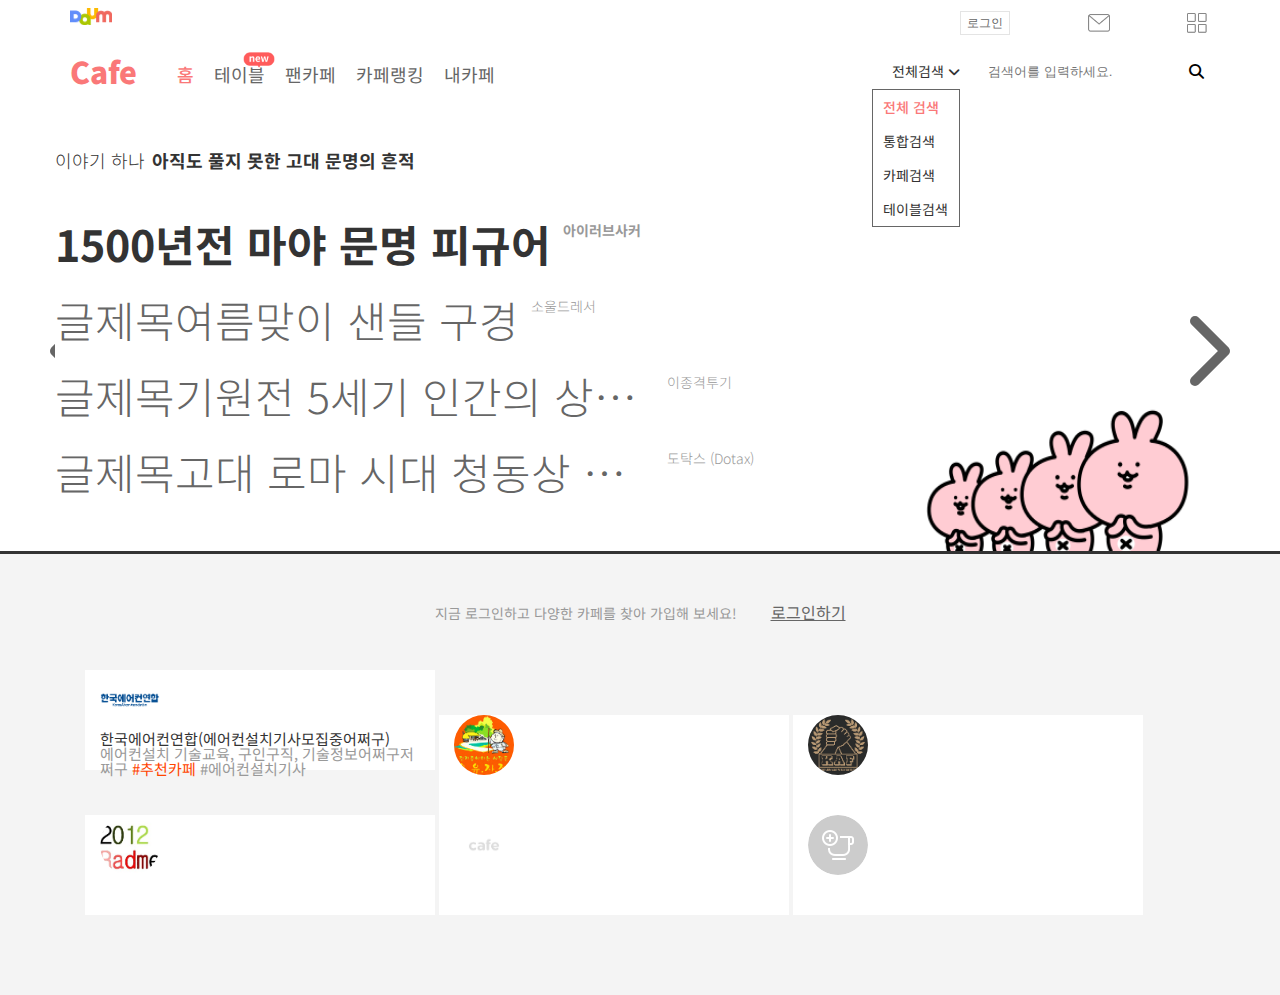
==== clone.html @ 6dd42d16 "slide 수정" ====
<!DOCTYPE html>
<html lang="ko">
    <head>
        <meta charset="UTF-8" />
        <meta name="viewport" content="width=device-width, initial-scale=1.0" />
        <title>Cafe Clone</title>
        <link
            rel="stylesheet"
            href="https://fonts.googleapis.com/css2?family=Material+Symbols+Outlined:opsz,wght,FILL,GRAD@48,400,0,0"
        />
        <link rel="stylesheet" href="css/clonestyle.css" />
        <script src="js/jquery-1.12.3.js"></script>
        <script src="js/script.js"></script>
        <style></style>
    </head>
    <body>
        <header>
            <div class="container nav-top">
                <div class="row justify-content-between">
                    <div class="small-logo"><a href="#"></a></div>
                    <div class="top-right-nav">
                        <button type="button" class="btn-login">로그인</button>
                        <a href="#" class="small-email d-inline-block"></a>
                        <div class="small-list d-inline-block">
                            <div class="small-navbox">
                                <div class="malpoongsun"></div>

                                <div class="small-in-navbox">
                                    <div class="small-top-icon">
                                        <div class="d-flex">
                                            <div class="col-3">
                                                <a href="#"
                                                    ><img
                                                        src="images/ic_cafe.png"
                                                        alt="cafe"
                                                /></a>
                                                <p class="text-center">
                                                    <a href="#">카페</a>
                                                </p>
                                            </div>
                                            <div class="col-3">
                                                <a href="#"
                                                    ><img
                                                        src="images/ic_news.png"
                                                        alt="news"
                                                /></a>
                                                <p class="text-center">
                                                    <a href="#">뉴스</a>
                                                </p>
                                            </div>
                                            <div class="col-3">
                                                <a href="#"
                                                    ><img
                                                        src="images/ic_map.png"
                                                        alt="map"
                                                /></a>
                                                <p class="text-center">
                                                    <a href="#">지도</a>
                                                </p>
                                            </div>
                                            <div class="col-3">
                                                <a href="#"
                                                    ><img
                                                        src="images/ic_shopping.png"
                                                        alt="shopping"
                                                /></a>
                                                <p class="text-center">
                                                    <a href="#">쇼핑</a>
                                                </p>
                                            </div>
                                        </div>
                                    </div>
                                    <!-- small top icon -->
                                    <ul class="small-top-list d-flex">
                                        <li>
                                            <a href="#">블로그</a>
                                            <a href="#">티스토리</a>
                                            <a href="#">카카오TV</a>
                                            <a href="#">브런치</a>
                                            <a href="#">게임</a>
                                        </li>
                                        <li>
                                            <a href="#">스포츠</a>
                                            <a href="#">연예</a>
                                            <a href="#">영화</a>
                                            <a href="#">웹툰</a>
                                            <a href="#">멜론</a>
                                        </li>
                                        <li>
                                            <a href="#">어학사전</a>
                                            <a href="#">번역</a>
                                            <a href="#">단어장</a>
                                            <a href="#">맞춤법검사</a>
                                            <a href="#">백과사전</a>
                                        </li>
                                        <li>
                                            <a href="#">금융</a>
                                            <a href="#">부동산</a>
                                            <a href="#">자동차</a>
                                            <a href="#">메이커스</a>
                                            <a href="#">같이가치</a>
                                        </li>
                                    </ul>
                                    <!-- 전체 보기 -->
                                    <div class="top-right-all text-center">
                                        <a href="#">전체보기</a>
                                    </div>
                                </div>
                            </div>
                        </div>
                    </div>
                </div>
            </div>
            <div class="gnb-bar container">
                    <a href="#" class="logo">Cafe</a>
                    <ul class="gnb">
                        <li><a href="#" class="active">홈</a></li>
                        <li class="table-icon"><a href="#">테이블</a></li>
                        <li><a href="#">팬카페</a></li>
                        <li><a href="#">카페랭킹</a></li>
                        <li><a href="#">내카페</a></li>
                    </ul>
                    <form name="search" id="search" class="search" method="get">
                        <div class="search-select">
                            <span>전체검색</span>
                            <i class="fa-solid fa-angle-down"></i>
                            <ul class="select-value">
                                <li class="active">전체 검색</li>
                                <li>통합검색</li>
                                <li>카페검색</li>
                                <li>테이블검색</li>
                            </ul>
                        </div>
                        <input
                            type="text"
                            class="search-form"
                            placeholder="검색어를 입력하세요."
                        />
                        <button class="search-btn"><i class="fa-solid fa-magnifying-glass"></i></button>
                    </form>
            </div>
        </header>
        <!-- header -->
        <section class="slider" id="main01">
            <div class="container">

                <!-- 루프 -->
            <div class="row flex-direction-column slide-row zindex">
            <h2><span>이야기 하나</span> 아직도 풀지 못한 고대 문명의 흔적</h2>
            <ul class="slider-list">
                <li class="active animate__fadeInUp">
                    <a href="#">
                        <span>1500년전 마야 문명 피규어</span>
                        <span class="sub">아이러브사커</span>
                    </a>
                </li>
                <li class="animate__fadeInUp">
                    <a href="#">
                        <span>글제목여름맞이 샌들 구경</span>
                        <span class="sub">소울드레서</span>
                    </a>
                </li>
                <li class="animate__fadeInUp">
                    <a href="#">
                        <span>글제목기원전 5세기 인간의 상상력 수준</span>
                        <span class="sub">이종격투기</span>
                    </a>
                </li>
                <li class="animate__fadeInUp">
                    <a href="#">
                        <span>글제목고대 로마 시대 청동상 발견 </span>
                        <span class="sub">도탁스 (Dotax)</span>
                    </a>
                </li>

            </ul>
        </div>
        <div class="row flex-direction-column slide-row">
            <h2><span>이야기 둘</span> 효도가 가장 쉬웠어요.jpg</h2>
            <ul class="slider-list">
                <li class="active animate__fadeInUp">
                    <a href="#">
                        <span>엄마들의 엽떡.jpg</span>
                        <span class="sub">* 여성시대 * 차분한 20대들의 알흠다운 공간</span>
                    </a>
                </li>
                <li class="animate__fadeInUp">
                    <a href="#">
                        <span>21세기의 효도.twt</span>
                        <span class="sub">쭉빵카페</span>
                    </a>
                </li>
                <li class="animate__fadeInUp">
                    <a href="#">
                        <span>의도치 않게 효자된 백수</span>
                        <span class="sub">도탁스 (DOTAX)</span>
                    </a>
                </li>
                <li class="animate__fadeInUp">
                    <a href="#">
                        <span>부모님 폰에 해드려야 하는 일</span>
                        <span class="sub">엽기 혹은 진실</span>
                    </a>
                </li>

            </ul>
        </div>
        <div class="row flex-direction-column slide-row">
            <h2><span>이야기 셋</span> 아무거나 안 가리고스 다 머거스</h2>
            <ul class="slider-list">
                <li class="active animate__fadeInUp">
                    <a href="#">
                        <span>1500년전 마야 문명 피규어</span>
                        <span class="sub">아이러브사커</span>
                    </a>
                </li>
                <li class="animate__fadeInUp">
                    <a href="#">
                        <span>글제목여름맞이 샌들 구경</span>
                        <span class="sub">소울드레서</span>
                    </a>
                </li>
                <li class="animate__fadeInUp">
                    <a href="#">
                        <span>글제목기원전 5세기 인간의 상상력 수준</span>
                        <span class="sub">이종격투기</span>
                    </a>
                </li>
                <li class="animate__fadeInUp">
                    <a href="#">
                        <span>글제목고대 로마 시대 청동상 발견 </span>
                        <span class="sub">도탁스 (Dotax)</span>
                    </a>
                </li>

            </ul>
        </div>
        <div class="row flex-direction-column slide-row">
            <h2><span>이야기 넷</span> 아직도 풀지 못한 고대 문명의 흔적</h2>
            <ul class="slider-list animate__fadeInUp">
                <li class="active">
                    <a href="#">
                        <span>1500년전 마야 문명 피규어</span>
                        <span class="sub">아이러브사커</span>
                    </a>
                </li>
                <li class="animate__fadeInUp">
                    <a href="#">
                        <span>글제목여름맞이 샌들 구경</span>
                        <span class="sub">소울드레서</span>
                    </a>
                </li>
                <li class="animate__fadeInUp">
                    <a href="#">
                        <span>글제목기원전 5세기 인간의 상상력 수준</span>
                        <span class="sub">이종격투기</span>
                    </a>
                </li>
                <li class="animate__fadeInUp">
                    <a href="#">
                        <span>글제목고대 로마 시대 청동상 발견 </span>
                        <span class="sub">도탁스 (Dotax)</span>
                    </a>
                </li>

            </ul>
        </div>
        <div class="row flex-direction-column slide-row">
            <h2><span>이야기 다섯</span> 아직도 풀지 못한 고대 문명의 흔적</h2>
            <ul class="slider-list">
                <li class="active animate__fadeInUp">
                    <a href="#">
                        <span>1500년전 마야 문명 피규어</span>
                        <span class="sub">아이러브사커</span>
                    </a>
                </li>
                <li class="animate__fadeInUp">
                    <a href="#">
                        <span>글제목여름맞이 샌들 구경</span>
                        <span class="sub">소울드레서</span>
                    </a>
                </li>
                <li class="animate__fadeInUp">
                    <a href="#">
                        <span>글제목기원전 5세기 인간의 상상력 수준</span>
                        <span class="sub">이종격투기</span>
                    </a>
                </li>
                <li class="animate__fadeInUp">
                    <a href="#">
                        <span>글제목고대 로마 시대 청동상 발견 </span>
                        <span class="sub">도탁스 (Dotax)</span>
                    </a>
                </li>

            </ul>
        </div>
        <div class="row flex-direction-column slide-row">
            <h2><span>이야기 여섯</span> 아직도 풀지 못한 고대 문명의 흔적</h2>
            <ul class="slider-list">
                <li class="active animate__fadeInUp">
                    <a href="#">
                        <span>1500년전 마야 문명 피규어</span>
                        <span class="sub">아이러브사커</span>
                    </a>
                </li>
                <li class="animate__fadeInUp">
                    <a href="#">
                        <span>글제목여름맞이 샌들 구경</span>
                        <span class="sub">소울드레서</span>
                    </a>
                </li>
                <li class="animate__fadeInUp">
                    <a href="#">
                        <span>글제목기원전 5세기 인간의 상상력 수준</span>
                        <span class="sub">이종격투기</span>
                    </a>
                </li>
                <li class="animate__fadeInUp">
                    <a href="#">
                        <span>글제목고대 로마 시대 청동상 발견 </span>
                        <span class="sub">도탁스 (Dotax)</span>
                    </a>
                </li>

            </ul>
        </div>
        <!-- 루프 -->

    </div>
        <a href="#" class="slide-btn slide-left"><i class="fa-solid fa-chevron-left"></i></a>
        <a href="#" class="slide-btn slide-right"><i class="fa-solid fa-chevron-right"></i></a>
        </section>

        <!-- 슬라이드 section -->



        <section class="best-cafe" id="main02">
            <div class="container">
            <div class="text-center">
                <p>지금 로그인하고 다양한 카페를 찾아 가입해 보세요!</p>
                <a href="#">로그인하기</a>
            </div>

            <div class="col-4 box">
                <a href="#">
                    <div class="first-box">
                        <img src="images/firstbox.png" alt="fst">
                        <div class="fir-inner-box">
                            <span class="headspan">한국에어컨연합(에어컨설치기사모집중어쩌구)</span>
                            <span class="midspan">에어컨설치 기술교육, 구인구직, 기술정보어쩌구저쩌구</span>
                            <span class="footerspan">#추천카페 </span><span class="footerspan2">#에어컨설치기사</span>
                        </div>
                    </div>
                </a>
            </div>
            <div class="col-4 box">
                <a href="#">
                    <div class="second-box">
                        <img src="images/secondbox.jpg" alt="sec">
                    </div>
                </a>
            </div>
            <div class="col-4 box">
                <a href="#">
                    <div class="third-box">
                        <img src="images/thirdbox.png" alt="trd">
                    </div>
                </a>
            </div>
            <div class="col-4 box">
                <a href="#">
                    <div class="fourth-box">
                        <img src="images/fourthbox.jpg" alt="4th">
                    </div>
                </a>
            </div>
            <div class="col-4 box">
                <a href="#">
                    <div class="fifth-box">
                        <img src="images/fifthbox.png" alt="5th">
                    </div>
                </a>
            </div>
            <div class="col-4 box">
                <a href="#">
                    <div class="sixth-box">
                        <img src="images/sixthbox.png" alt="6th">
                    </div>
                </a>
            </div>
        </div>
        </section>
    </body>
</html>
---- css/clonestyle.css ----
@import url('https://fonts.googleapis.com/css2?family=Noto+Sans+KR:wght@100;300;400;500;700;900&display=swap');
@import url('https://cdnjs.cloudflare.com/ajax/libs/font-awesome/6.4.2/css/all.min.css');
@import url(reset.css);
@import url(bootstrap-grid.css);
@import url(animate.min.css);
*{box-sizing: border-box;}
body{
    font-family: 'Noto Sans KR', sans-serif;
    color: #333;
    font-size: 16px;
}
.text-center{
    text-align: center;
}
.d-flex{
    display: flex;
}
.flex-wrap-wrap{
    flex-wrap: wrap;
}
.flex-direction-column{
    flex-direction: column;
}
.flex-direction-row{
    flex-direction: row;
}
.justify-content-between{
    justify-content: space-between;
}
.align-items-center{
    align-items: center;
}
.d-block{
    display: block;
}
.d-inline-block{
    display: inline-block;
}

/* header */
header{
    padding-top: 8px;
}
.small-logo>a{
    display: inline-block;
    width: 42px;
    height: 17px;
    background: url(../images/minidaum_v5.png) no-repeat left top;
    background-size: 290%;
}
.btn-login{
    width: 50px;
    height: 24px;
    border: 1px solid #e4e4e4;
    font-size: 12px;
    line-height: 12px;
    color: #666;
    background: #fff;
    cursor: pointer;
    outline: none;
}
.top-right-nav{
    width: 250px;
    height: 30px;
    display: flex;
    justify-content: space-between;
    align-items: center;
}
.small-email{
    width: 24px;
    height: 25px;
    background: url(../images/minidaum_v5.png) no-repeat left -23px;
    background-size: 545%;
}
.small-list{
    width: 24px;
    height: 26px;
    background: url(../images/minidaum_v5.png) no-repeat -35px -22px;
    background-size: 545%;
    position: relative;
    cursor: pointer;
}
.small-navbox{
    position: absolute;
    top: 28px;
    right: 0;
    display: none;
    z-index: 100;
}
.malpoongsun{
    position: absolute;
    top: 0;
    right: 2px;
    width: 25px;
    height: 25px;
    z-index: 2;
    background: url(../images/minidaum_v5.png) no-repeat -70px -95px;
    background-size: 600%;
}
.small-in-navbox{
    border: 1px solid #cdcdcd;
    background-color: #fff;
    margin-top: 16px;
}
.small-top-icon{
    padding: 18px 20px;
    border-bottom: 1px solid #e4e4e4;
}
.small-top-icon .col-3{
    padding-left: 20px;
    padding-right: 20px;
}
.small-top-icon img{
    width: 36px;
    height: 36px;
}
.small-top-icon p{
    margin-top: 10px;
    font-size: 14px;
}
.small-top-icon a{
    font-weight: 500;
    text-decoration: none;
}
.small-top-icon a:hover{
    text-decoration: underline;
}

.small-top-list{
    padding: 20px 38px;
    font-size: 12px;
}
.small-top-list li{
    width: 25%;
    border-right: 1px solid #e4e4e4;
}
.small-top-list li:last-child{
    border: none;
}
.small-top-list a{
    display: block;
    text-decoration: none;
    line-height: 25px;
    padding-left: 10px;
    font-weight: 300;
}
.small-top-list a:hover{
    text-decoration: underline;
}
.top-right-all{
    padding: 15px;
    background-color: #f2f2f2;
    border-top: 1px solid #e4e4e4;
    font-size: 13px;
}
.top-right-all a{
    text-decoration: none;
}
.top-right-all a:hover{
    text-decoration: underline;
}
.gnb-bar{
    margin-top: 18px;
}
.gnb-bar::after{
    content: "";
    display: table;
    clear: both;
}
.logo, .gnb{
    float: left;
}
.logo{
    margin-left: -15px;
    font-size: 30px;
    text-decoration: none;
    color: rgb(250, 120, 120);
    font-weight: 900;
}
.gnb{
    margin: 0;
    padding: 0;
    list-style-type: none;
    margin-left: 40px;
    display: flex;
    height: 35px;
    align-items: center;
}
.gnb a{
    color: #666;
    text-decoration: none;
    font-size: 18px;
    margin-right: 20px;
}
.gnb a:hover, .gnb a.active{
    color: rgb(250, 120, 120);
    font-weight: 500;
}
.table-icon{
    position: relative;
}
.table-icon::after{
    content: "";
    width: 32px;
    height: 16px;
    position: absolute;
    background: url(../images/ico_gnb_table.gif) no-repeat;
    background-size: 32px 16px;
    bottom: 15px;
    right: 10px;
}
#search{
    float: right;
}
.search{
    display: flex;
    align-items: center;
    height: 30px;
    margin-right: -15px;
}
.search-select{
    margin-right: 20px;
    position: relative;
    font-size: 14px;
    cursor: pointer;
}
.select-value{
    position: absolute;
    border: 1px solid #666;
    width: 130%;
    top: 25px;
    right: 0;
    background: #fff;
    z-index: 99;
}
.select-value li{
    padding: 10px;
    cursor: pointer;
    font-size: 14px;
}
.select-value li:hover{
    background-color: rgb(252, 235, 235);
    text-decoration: underline;
    font-weight: 500;
}
.select-value li.active{
    color: rgb(250, 120, 120);
    font-weight: 500;
}
input.search-form{
    border: none;
    padding: 8px;
    border-radius: 5px;
}
input.search-form:focus{
    border: 2px solid #333;
}
.search-btn{
    border: none;
    outline: none;
    background: transparent;
    font-size: 15px;
    margin-left: 10px;
    cursor: pointer;
    text-align: right;
}

/* section main01 */
.slider{
    position: relative;
}
.slider .container{
    padding-top: 70px;
    padding-bottom: 80px;
    background: url(../images/rabbit.png) no-repeat right bottom;
    background-size: 300px 150px;
    position: relative;
    height: 460px;
}
.slider h2{
    font-size: 18px;
    font-weight: 700;
}
.slider h2>span{
    font-weight: 300;
    margin-right: 2px;
}
.slide-row{
    top: 60px;
    left: 0px;
    position: absolute;
    background: #fff;
}
.slider-list{
    margin-top: 30px;
}
.zindex{
    z-index: 2;
}
.slider-list a{
    text-decoration: none;
    font-size: 43px;
    line-height: 63px;
    color: #666;
    font-weight: 300;
}
.slider-list a span:first-child{
    display: inline-block;
    max-width: 600px;
    white-space: nowrap;
    overflow: hidden;
    text-overflow: ellipsis;
    vertical-align: text-top;
}
.slider-list .sub{
    font-size: 14px;
    color: #999;
    display: inline-block;
    width: 100px;
    white-space: nowrap;
    overflow: hidden;
    text-overflow: ellipsis;
}
.slider-list a:hover,
.slider-list li.active a{
    font-weight: 700;
    color: #333;
}
.slide-btn{
    position: absolute;
    top: 220px;
}
.slide-btn.slide-left{
    left: 50px;
}
.slide-btn.slide-right{
    right: 50px;
}
.slide-btn i{
    font-size: 80px;
    color: #666;
}

/* section main02 */
.best-cafe{
    border-top: 3px solid #333;
    background: #f4f4f4;
    padding-top: 50px;
    padding-bottom: 80px;
    display: flex;
}
.text-center p{
    padding-bottom: 50px;
    color: #999;
    font-size: 14px;
    display: inline-block;
}
.text-center a{
    display: inline-block;
    color: #666;
    margin-left: 30px;
}
.box{
    width: 350px;
    height: 100px;
    background-color: #fff;
    display: inline-block;
}
.box a{
    font-size: 15px;
    text-decoration: none;
}
.first-inner-box{
    height: 80px;
}
.box a .headspan{
    display: block;
    color: #333;
}
.box a .midspan{
    color: #999;
}
.box a .footerspan{
    color: orangered;
}
.box a .footerspan2{
    color: #999;
}
.box img{
    width: 60px;
    height: 60px;
    border-radius: 50%;
    background-color: #fff
}








@media (max-width: 768px) {
    .text-sm-center{
        text-align: center;
    }
    .d-sm-flex{
        display: flex;
    }
    .flex-sm-wrap-wrap{
        flex-wrap: wrap;
    }
    .flex-sm-direction-column{
        flex-direction: column;
    }
    .flex-sm-direction-row{
        flex-direction: row;
    }
    .justify-sm-content-between{
        justify-content: space-between;
    }
    .align-sm-items-center{
        align-items: center;
    }
    .d-sm-block{
        display: block;
    }
    .d-sm-inline-block{
        display: inline-block;
    }
  }
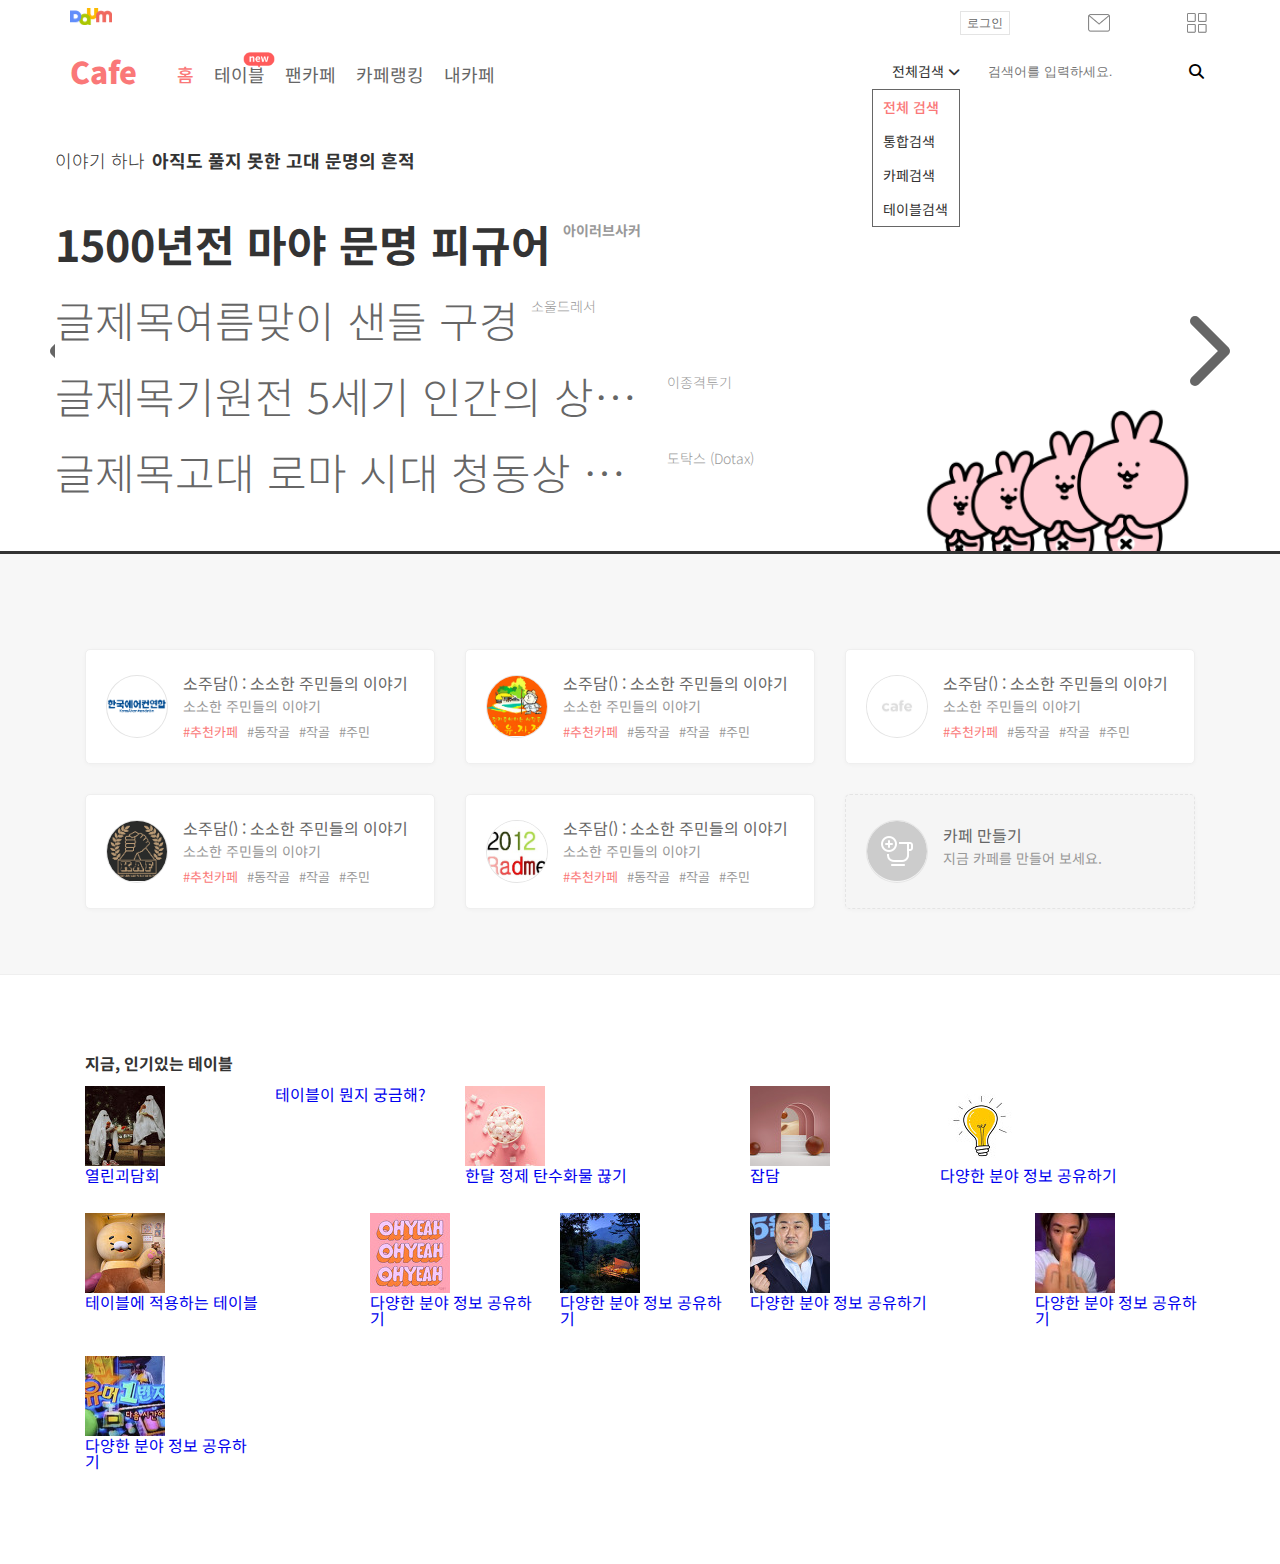
==== commit 06879c74: "working section main04" ====
--- a/clone.html
+++ b/clone.html
@@ -8,7 +8,7 @@
             rel="stylesheet"
             href="https://fonts.googleapis.com/css2?family=Material+Symbols+Outlined:opsz,wght,FILL,GRAD@48,400,0,0"
         />
-        <link rel="stylesheet" href="css/clonestyle.css" />
+        <link rel="stylesheet" href="css/style.css" />
         <script src="js/jquery-1.12.3.js"></script>
         <script src="js/script.js"></script>
         <style></style>
@@ -338,59 +338,265 @@
 
         <section class="best-cafe" id="main02">
             <div class="container">
-            <div class="text-center">
-                <p>지금 로그인하고 다양한 카페를 찾아 가입해 보세요!</p>
-                <a href="#">로그인하기</a>
+                <div class="row">
+                    <div class="col-md-4 my-15">
+                        <a href="#" target="_blank" class="best-cafe-link">
+                            <div class="best-cafe-box">
+                                <div class="thumb-img">
+                                    <img src="images/best-cafe-box-01.png" alt="img">
+                                </div>
+                                <div class="best-cafe-info">
+                                    <h3>소주담() : 소소한 주민들의 이야기</h3>
+                                    <p>소소한 주민들의 이야기</p>
+                                    <div class="tag">
+                                        <span>추천카페</span>
+                                        <span>동작골</span>
+                                        <span>작골</span>
+                                        <span>주민</span>
+                                    </div>
+                                </div>
+                            </div>
+                        </a>
+                    </div>
+                    
+                    <div class="col-md-4 my-15">
+                        <a href="#" target="_blank" class="best-cafe-link">
+                            <div class="best-cafe-box">
+                                <div class="thumb-img">
+                                    <img src="images/best-cafe-box-02.jpg" alt="img">
+                                </div>
+                                <div class="best-cafe-info">
+                                    <h3>소주담() : 소소한 주민들의 이야기</h3>
+                                    <p>소소한 주민들의 이야기</p>
+                                    <div class="tag">
+                                        <span>추천카페</span>
+                                        <span>동작골</span>
+                                        <span>작골</span>
+                                        <span>주민</span>
+                                    </div>
+                                </div>
+                            </div>
+                        </a>
+                    </div>
+                    
+                    <div class="col-md-4 my-15">
+                        <a href="#" target="_blank" class="best-cafe-link">
+                            <div class="best-cafe-box">
+                                <div class="thumb-img">
+                                    <img src="images/best-cafe-box-03.png" alt="img">
+                                </div>
+                                <div class="best-cafe-info">
+                                    <h3>소주담() : 소소한 주민들의 이야기</h3>
+                                    <p>소소한 주민들의 이야기</p>
+                                    <div class="tag">
+                                        <span>추천카페</span>
+                                        <span>동작골</span>
+                                        <span>작골</span>
+                                        <span>주민</span>
+                                    </div>
+                                </div>
+                            </div>
+                        </a>
+                    </div>
+                    
+                    <div class="col-md-4 my-15">
+                        <a href="#" target="_blank" class="best-cafe-link">
+                            <div class="best-cafe-box">
+                                <div class="thumb-img">
+                                    <img src="images/best-cafe-box-04.png" alt="img">
+                                </div>
+                                <div class="best-cafe-info">
+                                    <h3>소주담() : 소소한 주민들의 이야기</h3>
+                                    <p>소소한 주민들의 이야기</p>
+                                    <div class="tag">
+                                        <span>추천카페</span>
+                                        <span>동작골</span>
+                                        <span>작골</span>
+                                        <span>주민</span>
+                                    </div>
+                                </div>
+                            </div>
+                        </a>
+                    </div>
+                    
+                    <div class="col-md-4 my-15">
+                        <a href="#" target="_blank" class="best-cafe-link">
+                            <div class="best-cafe-box">
+                                <div class="thumb-img">
+                                    <img src="images/best-cafe-box-05.jpg" alt="img">
+                                </div>
+                                <div class="best-cafe-info">
+                                    <h3>소주담() : 소소한 주민들의 이야기</h3>
+                                    <p>소소한 주민들의 이야기</p>
+                                    <div class="tag">
+                                        <span>추천카페</span>
+                                        <span>동작골</span>
+                                        <span>작골</span>
+                                        <span>주민</span>
+                                    </div>
+                                </div>
+                            </div>
+                        </a>
+                    </div>
+                    
+                    <div class="col-md-4 my-15">
+                        <a href="#" target="_blank" class="best-cafe-add">
+                            <div class="best-cafe-box">
+                                <div class="thumb-img">
+                                    <img src="images/best-cafe-box-06.png" alt="img">
+                                </div>
+                                <div class="best-cafe-info">
+                                    <h3>카페 만들기</h3>
+                                    <p>지금 카페를 만들어 보세요.</p>
+                                </div>
+                            </div>
+                        </a>
+                    </div>
+                </div>
             </div>
-
-            <div class="col-4 box">
-                <a href="#">
-                    <div class="first-box">
-                        <img src="images/firstbox.png" alt="fst">
-                        <div class="fir-inner-box">
-                            <span class="headspan">한국에어컨연합(에어컨설치기사모집중어쩌구)</span>
-                            <span class="midspan">에어컨설치 기술교육, 구인구직, 기술정보어쩌구저쩌구</span>
-                            <span class="footerspan">#추천카페 </span><span class="footerspan2">#에어컨설치기사</span>
-                        </div>
-                    </div>
-                </a>
+            
+        </section>
+
+
+        <section class="best-table container" id="main03">
+            <h1>지금, 인기있는 테이블</h1>
+            <div class="row">
+
+                <div class="col-2 my-15 table-box">
+                    <a href="#" target="_blank" class="best-table-link">
+                        <div class="best-table-box">
+                            <div class="table-thumb-img">
+                                <img src="images/table1.jpg" alt="img">
+                            </div>
+                            <div class="best-table-info">
+                                <p>열린괴담회</p>
+                            </div>
+                        </div>
+                    </a>
+                </div>
+                <div class="col-2 my-15 table-box">
+                    <a href="#" target="_blank" class="best-table-link">
+                        <div class="best-table-box">
+                            <div class="best-table-info">
+                                <p>테이블이 뭔지 궁금해?</p>
+                            </div>
+                        </div>
+                    </a>
+                </div>
+                <div class="col-3 my-15 table-box">
+                    <a href="#" target="_blank" class="best-table-link">
+                        <div class="best-table-box">
+                            <div class="table-thumb-img">
+                                <img src="images/table2.jpg" alt="img">
+                            </div>
+                            <div class="best-table-info">
+                                <p>한달 정제 탄수화물 끊기</p>
+                            </div>
+                        </div>
+                    </a>
+                </div>
+                <div class="col-2 my-15 table-box">
+                    <a href="#" target="_blank" class="best-table-link">
+                        <div class="best-table-box">
+                            <div class="table-thumb-img">
+                                <img src="images/table3.jpg" alt="img">
+                            </div>
+                            <div class="best-table-info">
+                                <p>잡담</p>
+                            </div>
+                        </div>
+                    </a>
+                </div>
+                <div class="col-3 my-15 table-box">
+                    <a href="#" target="_blank" class="best-table-link">
+                        <div class="best-table-box">
+                            <div class="table-thumb-img">
+                                <img src="images/table4.jpg" alt="img">
+                            </div>
+                            <div class="best-table-info">
+                                <p>다양한 분야 정보 공유하기</p>
+                            </div>
+                        </div>
+                    </a>
+                </div>
+
+
+                <div class="col-3 my-15 table-box">
+                    <a href="#" target="_blank" class="best-table-link">
+                        <div class="best-table-box">
+                            <div class="table-thumb-img">
+                                <img src="images/table5.jpg" alt="img">
+                            </div>
+                            <div class="best-table-info">
+                                <p>테이블에 적용하는 테이블</p>
+                            </div>
+                        </div>
+                    </a>
+                </div>
+                <div class="col-2 my-15 table-box">
+                    <a href="#" target="_blank" class="best-table-link">
+                        <div class="best-table-box">
+                            <div class="table-thumb-img">
+                                <img src="images/table6.jpg" alt="img">
+                            </div>
+                            <div class="best-table-info">
+                                <p>다양한 분야 정보 공유하기</p>
+                            </div>
+                        </div>
+                    </a>
+                </div>
+                <div class="col-2 my-15 table-box">
+                    <a href="#" target="_blank" class="best-table-link">
+                        <div class="best-table-box">
+                            <div class="table-thumb-img">
+                                <img src="images/table7.jpg" alt="img">
+                            </div>
+                            <div class="best-table-info">
+                                <p>다양한 분야 정보 공유하기</p>
+                            </div>
+                        </div>
+                    </a>
+                </div>
+                <div class="col-3 my-15 table-box">
+                    <a href="#" target="_blank" class="best-table-link">
+                        <div class="best-table-box">
+                            <div class="table-thumb-img">
+                                <img src="images/table8.jpg" alt="img">
+                            </div>
+                            <div class="best-table-info">
+                                <p>다양한 분야 정보 공유하기</p>
+                            </div>
+                        </div>
+                    </a>
+                </div>
+                <div class="col-2 my-15 table-box">
+                    <a href="#" target="_blank" class="best-table-link">
+                        <div class="best-table-box">
+                            <div class="table-thumb-img">
+                                <img src="images/table9.jpg" alt="img">
+                            </div>
+                            <div class="best-table-info">
+                                <p>다양한 분야 정보 공유하기</p>
+                            </div>
+                        </div>
+                    </a>
+                </div>
+
+
+                <div class="col-2 my-15 table-box">
+                    <a href="#" target="_blank" class="best-table-link">
+                        <div class="best-table-box">
+                            <div class="table-thumb-img">
+                                <img src="images/table10.jpg" alt="img">
+                            </div>
+                            <div class="best-table-info">
+                                <p>다양한 분야 정보 공유하기</p>
+                            </div>
+                        </div>
+                    </a>
+                </div>
+                
             </div>
-            <div class="col-4 box">
-                <a href="#">
-                    <div class="second-box">
-                        <img src="images/secondbox.jpg" alt="sec">
-                    </div>
-                </a>
-            </div>
-            <div class="col-4 box">
-                <a href="#">
-                    <div class="third-box">
-                        <img src="images/thirdbox.png" alt="trd">
-                    </div>
-                </a>
-            </div>
-            <div class="col-4 box">
-                <a href="#">
-                    <div class="fourth-box">
-                        <img src="images/fourthbox.jpg" alt="4th">
-                    </div>
-                </a>
-            </div>
-            <div class="col-4 box">
-                <a href="#">
-                    <div class="fifth-box">
-                        <img src="images/fifthbox.png" alt="5th">
-                    </div>
-                </a>
-            </div>
-            <div class="col-4 box">
-                <a href="#">
-                    <div class="sixth-box">
-                        <img src="images/sixthbox.png" alt="6th">
-                    </div>
-                </a>
-            </div>
-        </div>
         </section>
     </body>
 </html>
--- a/css/style.css
+++ b/css/style.css
@@ -0,0 +1,556 @@
+@import url('https://fonts.googleapis.com/css2?family=Noto+Sans+KR:wght@100;300;400;500;700;900&display=swap');
+@import url('https://cdnjs.cloudflare.com/ajax/libs/font-awesome/6.4.2/css/all.min.css');
+@import url(reset.css);
+@import url(bootstrap-grid.css);
+@import url(animate.min.css);
+*{box-sizing: border-box;}
+body{
+    font-family: 'Noto Sans KR', sans-serif;
+    color: #333;
+    font-size: 16px;
+}
+a, a:link{
+    text-decoration: none;
+}
+.text-center{
+    text-align: center;
+}
+.d-flex{
+    display: flex;
+}
+.flex-wrap-wrap{
+    flex-wrap: wrap;
+}
+.flex-direction-column{
+    flex-direction: column;
+}
+.flex-direction-row{
+    flex-direction: row;
+}
+.justify-content-between{
+    justify-content: space-between;
+}
+.align-items-center{
+    align-items: center;
+}
+.d-block{
+    display: block;
+}
+.d-inline-block{
+    display: inline-block;
+}
+.my-15{
+    margin-top: 15px;
+    margin-bottom: 15px;
+}
+.col-2, .col-3, .col-4{
+    padding-right: 0;
+}
+
+/* header */
+header{
+    padding-top: 8px;
+}
+.small-logo>a{
+    display: inline-block;
+    width: 42px;
+    height: 17px;
+    background: url(../images/minidaum_v5.png) no-repeat left top;
+    background-size: 290%;
+}
+.btn-login{
+    width: 50px;
+    height: 24px;
+    border: 1px solid #e4e4e4;
+    font-size: 12px;
+    line-height: 12px;
+    color: #666;
+    background: #fff;
+    cursor: pointer;
+    outline: none;
+}
+.top-right-nav{
+    width: 250px;
+    height: 30px;
+    display: flex;
+    justify-content: space-between;
+    align-items: center;
+}
+.small-email{
+    width: 24px;
+    height: 25px;
+    background: url(../images/minidaum_v5.png) no-repeat left -23px;
+    background-size: 545%;
+}
+.small-list{
+    width: 24px;
+    height: 26px;
+    background: url(../images/minidaum_v5.png) no-repeat -35px -22px;
+    background-size: 545%;
+    position: relative;
+    cursor: pointer;
+}
+.small-navbox{
+    position: absolute;
+    top: 28px;
+    right: 0;
+    display: none;
+    z-index: 100;
+}
+.malpoongsun{
+    position: absolute;
+    top: 0;
+    right: 2px;
+    width: 25px;
+    height: 25px;
+    z-index: 2;
+    background: url(../images/minidaum_v5.png) no-repeat -70px -95px;
+    background-size: 600%;
+}
+.small-in-navbox{
+    border: 1px solid #cdcdcd;
+    background-color: #fff;
+    margin-top: 16px;
+}
+.small-top-icon{
+    padding: 18px 20px;
+    border-bottom: 1px solid #e4e4e4;
+}
+.small-top-icon .col-3{
+    padding-left: 20px;
+    padding-right: 20px;
+}
+.small-top-icon img{
+    width: 36px;
+    height: 36px;
+}
+.small-top-icon p{
+    margin-top: 10px;
+    font-size: 14px;
+}
+.small-top-icon a{
+    font-weight: 500;
+    text-decoration: none;
+}
+.small-top-icon a:hover{
+    text-decoration: underline;
+}
+
+.small-top-list{
+    padding: 20px 38px;
+    font-size: 12px;
+}
+.small-top-list li{
+    width: 25%;
+    border-right: 1px solid #e4e4e4;
+}
+.small-top-list li:last-child{
+    border: none;
+}
+.small-top-list a{
+    display: block;
+    text-decoration: none;
+    line-height: 25px;
+    padding-left: 10px;
+    font-weight: 300;
+}
+.small-top-list a:hover{
+    text-decoration: underline;
+}
+.top-right-all{
+    padding: 15px;
+    background-color: #f2f2f2;
+    border-top: 1px solid #e4e4e4;
+    font-size: 13px;
+}
+.top-right-all a{
+    text-decoration: none;
+}
+.top-right-all a:hover{
+    text-decoration: underline;
+}
+.gnb-bar{
+    margin-top: 18px;
+}
+.gnb-bar::after{
+    content: "";
+    display: table;
+    clear: both;
+}
+.logo, .gnb{
+    float: left;
+}
+.logo{
+    margin-left: -15px;
+    font-size: 30px;
+    text-decoration: none;
+    color: rgb(250, 120, 120);
+    font-weight: 900;
+}
+.gnb{
+    margin: 0;
+    padding: 0;
+    list-style-type: none;
+    margin-left: 40px;
+    display: flex;
+    height: 35px;
+    align-items: center;
+}
+.gnb a{
+    color: #666;
+    text-decoration: none;
+    font-size: 18px;
+    margin-right: 20px;
+}
+.gnb a:hover, .gnb a.active{
+    color: rgb(250, 120, 120);
+    font-weight: 500;
+}
+.table-icon{
+    position: relative;
+}
+.table-icon::after{
+    content: "";
+    width: 32px;
+    height: 16px;
+    position: absolute;
+    background: url(../images/ico_gnb_table.gif) no-repeat;
+    background-size: 32px 16px;
+    bottom: 15px;
+    right: 10px;
+}
+#search{
+    float: right;
+}
+.search{
+    display: flex;
+    align-items: center;
+    height: 30px;
+    margin-right: -15px;
+}
+.search-select{
+    margin-right: 20px;
+    position: relative;
+    font-size: 14px;
+    cursor: pointer;
+}
+.select-value{
+    position: absolute;
+    border: 1px solid #666;
+    width: 130%;
+    top: 25px;
+    right: 0;
+    background: #fff;
+    z-index: 99;
+}
+.select-value li{
+    padding: 10px;
+    cursor: pointer;
+    font-size: 14px;
+}
+.select-value li:hover{
+    background-color: rgb(252, 235, 235);
+    text-decoration: underline;
+    font-weight: 500;
+}
+.select-value li.active{
+    color: rgb(250, 120, 120);
+    font-weight: 500;
+}
+input.search-form{
+    border: none;
+    padding: 8px;
+    border-radius: 5px;
+}
+input.search-form:focus{
+    border: 2px solid #333;
+}
+.search-btn{
+    border: none;
+    outline: none;
+    background: transparent;
+    font-size: 15px;
+    margin-left: 10px;
+    cursor: pointer;
+    text-align: right;
+}
+
+/* section main01 */
+.slider{
+    position: relative;
+}
+.slider .container{
+    padding-top: 70px;
+    padding-bottom: 80px;
+    background: url(../images/rabbit.png) no-repeat right bottom;
+    background-size: 300px 150px;
+    position: relative;
+    height: 460px;
+}
+.slider h2{
+    font-size: 18px;
+    font-weight: 700;
+}
+.slider h2>span{
+    font-weight: 300;
+    margin-right: 2px;
+}
+.slide-row{
+    top: 60px;
+    left: 0px;
+    position: absolute;
+    background: #fff;
+}
+.slider-list{
+    margin-top: 30px;
+}
+.zindex{
+    z-index: 2;
+}
+.slider-list a{
+    text-decoration: none;
+    font-size: 43px;
+    line-height: 63px;
+    color: #666;
+    font-weight: 300;
+}
+.slider-list a span:first-child{
+    display: inline-block;
+    max-width: 600px;
+    white-space: nowrap;
+    overflow: hidden;
+    text-overflow: ellipsis;
+    vertical-align: text-top;
+}
+.slider-list .sub{
+    font-size: 14px;
+    color: #999;
+    display: inline-block;
+    width: 100px;
+    white-space: nowrap;
+    overflow: hidden;
+    text-overflow: ellipsis;
+}
+.slider-list a:hover,
+.slider-list li.active a{
+    font-weight: 700;
+    color: #333;
+}
+.slide-btn{
+    position: absolute;
+    top: 220px;
+}
+.slide-btn.slide-left{
+    left: 50px;
+}
+.slide-btn.slide-right{
+    right: 50px;
+}
+.slide-btn i{
+    font-size: 80px;
+    color: #666;
+}
+
+/* section main02 */
+.best-cafe{
+    border-top: 3px solid #333;
+    border-bottom: 1px solid #efefef;
+    background: #f7f7f7;
+    padding-top: 80px;
+    padding-bottom: 50px;
+}
+.best-cafe-link{
+    display: block;
+    height: 115px;
+    background: #fff;
+    border: 1px solid #efefef;
+    border-radius: 5px;
+    box-shadow: 0 1px 4px rgba(0, 0, 0, 0.03);
+    padding: 15px 20px;
+}
+.best-cafe-link:hover{
+    box-shadow: 0 1px 4px rgba(0, 0, 0, 0.05),
+                0 0 10px rgba(0, 0, 0, 0.14)
+}
+.best-cafe-box{
+    display: flex;
+    align-items: center;
+    justify-content: space-between;
+    height: 100%;
+    width: 100%;
+}
+.thumb-img{
+    border-radius: 50%;
+    overflow: hidden;
+    border: 1px solid #e4e4e4;
+    box-sizing: content-box;
+}
+.thumb-img img{
+    width: 60px;
+    height: 60px;
+    object-fit: cover;
+}
+.best-cafe-info{
+    padding-left: 15px;
+    width: calc(100% - 60px);
+}
+.best-cafe-info h3{
+    white-space: nowrap;
+    overflow: hidden;
+    text-overflow: ellipsis;
+    font-size: 16px;
+    font-weight: 400;
+    color: #666;
+    margin-bottom: 8px;
+}
+.best-cafe-info p{
+    text-decoration: none;
+    font-size: 14px;
+    color: #999;
+    margin-bottom: 12px;
+    white-space: nowrap;
+    overflow: hidden;
+    text-overflow: ellipsis;
+}
+.tag{
+    font-size: 13px;
+    color: #999;
+}
+.tag span{
+    margin-right: 5px;
+}
+.tag span:first-child{
+    color: rgb(250, 120, 120);
+}
+.tag span::before{
+    content: '#';
+}
+.best-cafe-add{
+    display: block;
+    height: 115px;
+    background: #f5f5f5;
+    border: 1px dashed #e4e4e4;
+    border-radius: 5px;
+    box-shadow: 0 1px 4px rgba(0, 0, 0, 0.03);
+    padding: 15px 20px;
+}
+.best-cafe-add:hover{
+    background: #fefefe;
+}
+
+
+
+/* section main03 */
+.best-table{
+    padding-top: 80px;
+    padding-bottom: 80px;
+}
+.best-table h2{
+    font-size: 20px;
+}
+.list-table li{
+    margin: 20px 15px 0 0 ;
+    border: 1px solid #efefef;
+    border-radius: 60px;
+    height: 60px;
+    box-shadow: 0px 1px 4px 0 rgba(0, 0, 0, 0.05);
+}
+.list-table li a{
+    display: block;
+    overflow: hidden;
+    padding-left: 15px;
+    padding-right: 20px;
+}
+.list-table .thumb-img{
+    width: 40px;
+    height: 40px;
+}
+.table-text{
+    line-height: 65px;
+    font-size: 15px;
+    overflow: hidden;
+    padding-left: 15px;
+}
+.question{
+    background-color: rgb(250, 120, 120);
+    font-weight: 700;
+}
+.question a{
+    color: #fff;
+    padding-left: 5px;
+    padding-right: 5px;
+}
+
+/* section main04 */
+.pop-cafe h2{
+    font-size: 22px;
+    margin-bottom: 20px;
+    width: 50%;
+    float: left;
+}
+.pe30{
+    padding-right: 40px;
+}
+.ndate{
+    float: right;
+}
+.ndate span{
+    font-weight: 700;
+}
+.pop-list{
+    float: left;
+    margin-top: 40px;
+}
+.pop-list li{
+    border-bottom: 1px solid #ededed;
+}
+.pop-list p{
+    white-space: nowrap;
+    overflow: hidden;
+    text-overflow: ellipsis;
+}
+.pop-num{
+    margin-left: 30px;
+    font-size: 20px;
+}
+.pop-text{
+    width: 65%;
+    margin-left: 30px;
+}
+.pop-cafe-list{
+    margin-left: 30px;
+    
+}
+
+
+
+
+@media (max-width: 768px) {
+    .text-sm-center{
+        text-align: center;
+    }
+    .d-sm-flex{
+        display: flex;
+    }
+    .flex-sm-wrap-wrap{
+        flex-wrap: wrap;
+    }
+    .flex-sm-direction-column{
+        flex-direction: column;
+    }
+    .flex-sm-direction-row{
+        flex-direction: row;
+    }
+    .justify-sm-content-between{
+        justify-content: space-between;
+    }
+    .align-sm-items-center{
+        align-items: center;
+    }
+    .d-sm-block{
+        display: block;
+    }
+    .d-sm-inline-block{
+        display: inline-block;
+    }
+  }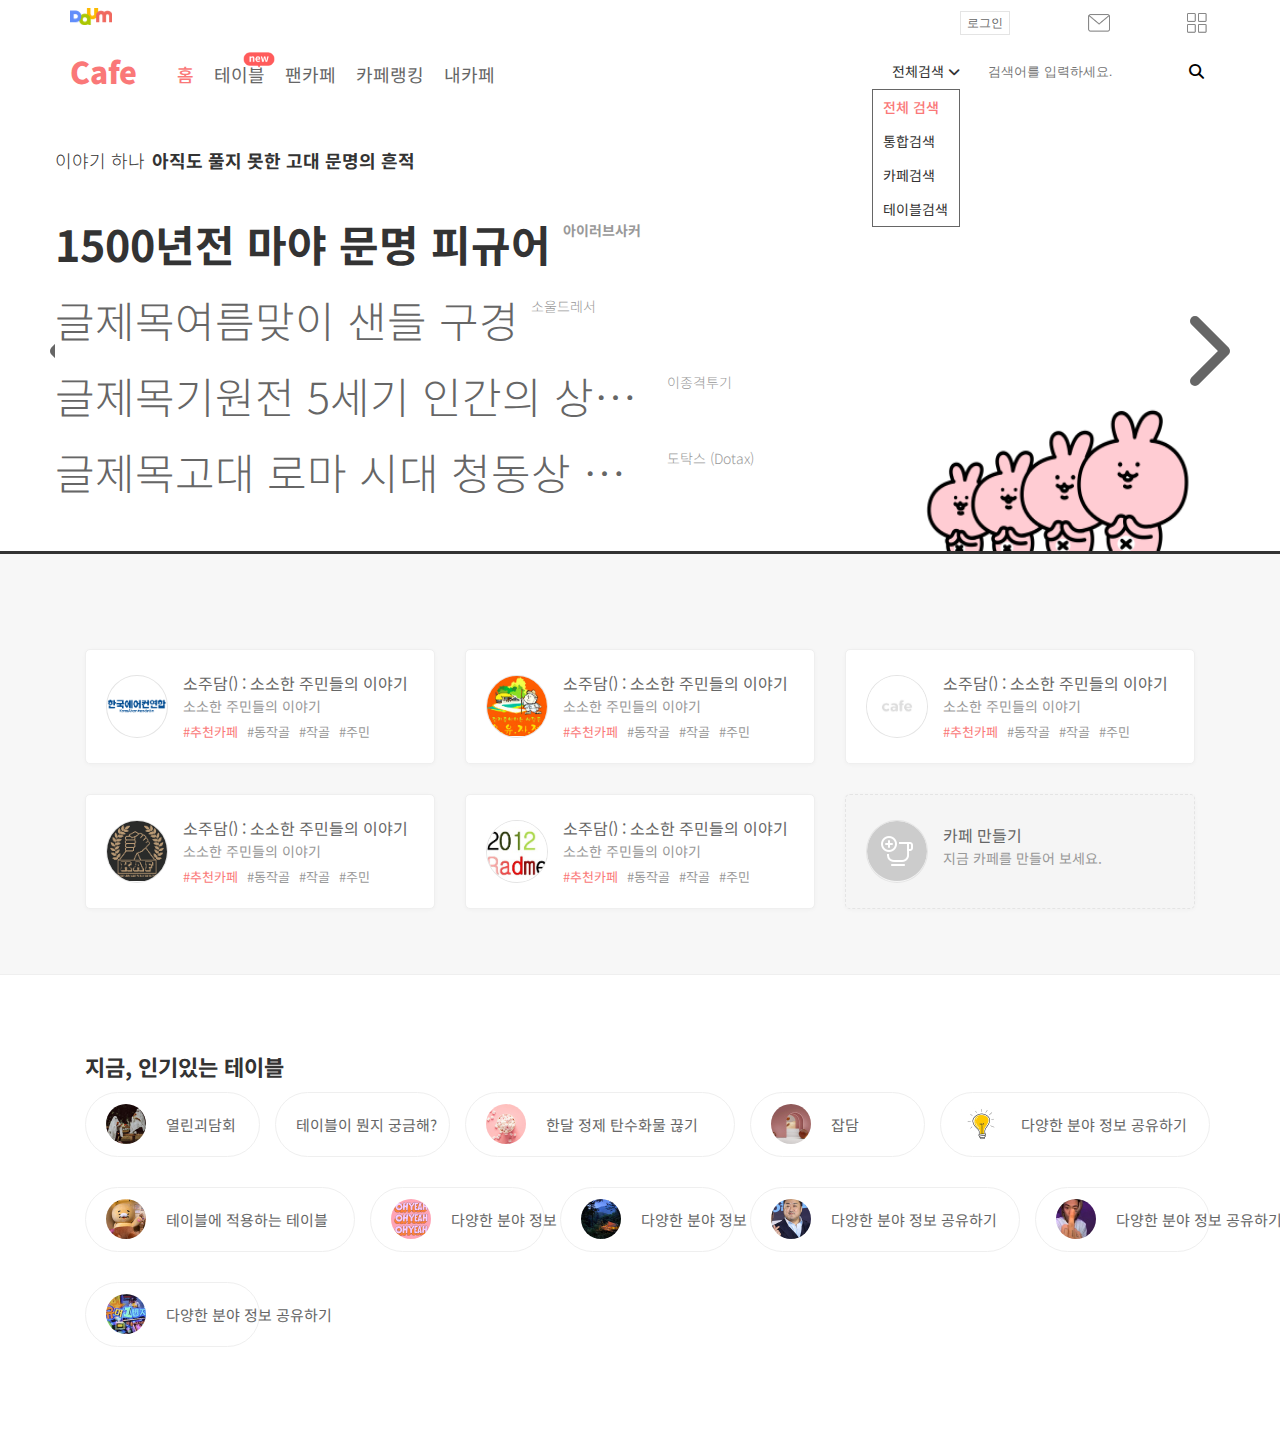
==== commit d4ad6081: "..?" ====
--- a/clone.html
+++ b/clone.html
@@ -8,9 +8,9 @@
             rel="stylesheet"
             href="https://fonts.googleapis.com/css2?family=Material+Symbols+Outlined:opsz,wght,FILL,GRAD@48,400,0,0"
         />
-        <link rel="stylesheet" href="css/style.css" />
+        <link rel="stylesheet" href="css/clonestyle.css" />
         <script src="js/jquery-1.12.3.js"></script>
-        <script src="js/script.js"></script>
+        <script src="js/clonescript.js"></script>
         <style></style>
     </head>
     <body>
--- a/css/clonestyle.css
+++ b/css/clonestyle.css
@@ -0,0 +1,514 @@
+@import url('https://fonts.googleapis.com/css2?family=Noto+Sans+KR:wght@100;300;400;500;700;900&display=swap');
+@import url('https://cdnjs.cloudflare.com/ajax/libs/font-awesome/6.4.2/css/all.min.css');
+@import url(reset.css);
+@import url(bootstrap-grid.css);
+@import url(animate.min.css);
+*{box-sizing: border-box;}
+body{
+    font-family: 'Noto Sans KR', sans-serif;
+    color: #333;
+    font-size: 16px;
+}
+a, a:link{
+    text-decoration: none;
+}
+.text-center{
+    text-align: center;
+}
+.d-flex{
+    display: flex;
+}
+.flex-wrap-wrap{
+    flex-wrap: wrap;
+}
+.flex-direction-column{
+    flex-direction: column;
+}
+.flex-direction-row{
+    flex-direction: row;
+}
+.justify-content-between{
+    justify-content: space-between;
+}
+.align-items-center{
+    align-items: center;
+}
+.d-block{
+    display: block;
+}
+.d-inline-block{
+    display: inline-block;
+}
+.my-15{
+    margin-top: 15px;
+    margin-bottom: 15px;
+}
+.col-2, .col-3, .col-4{
+    padding-right: 0;
+}
+
+/* header */
+header{
+    padding-top: 8px;
+}
+.small-logo>a{
+    display: inline-block;
+    width: 42px;
+    height: 17px;
+    background: url(../images/minidaum_v5.png) no-repeat left top;
+    background-size: 290%;
+}
+.btn-login{
+    width: 50px;
+    height: 24px;
+    border: 1px solid #e4e4e4;
+    font-size: 12px;
+    line-height: 12px;
+    color: #666;
+    background: #fff;
+    cursor: pointer;
+    outline: none;
+}
+.top-right-nav{
+    width: 250px;
+    height: 30px;
+    display: flex;
+    justify-content: space-between;
+    align-items: center;
+}
+.small-email{
+    width: 24px;
+    height: 25px;
+    background: url(../images/minidaum_v5.png) no-repeat left -23px;
+    background-size: 545%;
+}
+.small-list{
+    width: 24px;
+    height: 26px;
+    background: url(../images/minidaum_v5.png) no-repeat -35px -22px;
+    background-size: 545%;
+    position: relative;
+    cursor: pointer;
+}
+.small-navbox{
+    position: absolute;
+    top: 28px;
+    right: 0;
+    display: none;
+    z-index: 100;
+}
+.malpoongsun{
+    position: absolute;
+    top: 0;
+    right: 2px;
+    width: 25px;
+    height: 25px;
+    z-index: 2;
+    background: url(../images/minidaum_v5.png) no-repeat -70px -95px;
+    background-size: 600%;
+}
+.small-in-navbox{
+    border: 1px solid #cdcdcd;
+    background-color: #fff;
+    margin-top: 16px;
+}
+.small-top-icon{
+    padding: 18px 20px;
+    border-bottom: 1px solid #e4e4e4;
+}
+.small-top-icon .col-3{
+    padding-left: 20px;
+    padding-right: 20px;
+}
+.small-top-icon img{
+    width: 36px;
+    height: 36px;
+}
+.small-top-icon p{
+    margin-top: 10px;
+    font-size: 14px;
+}
+.small-top-icon a{
+    font-weight: 500;
+    text-decoration: none;
+}
+.small-top-icon a:hover{
+    text-decoration: underline;
+}
+
+.small-top-list{
+    padding: 20px 38px;
+    font-size: 12px;
+}
+.small-top-list li{
+    width: 25%;
+    border-right: 1px solid #e4e4e4;
+}
+.small-top-list li:last-child{
+    border: none;
+}
+.small-top-list a{
+    display: block;
+    text-decoration: none;
+    line-height: 25px;
+    padding-left: 10px;
+    font-weight: 300;
+}
+.small-top-list a:hover{
+    text-decoration: underline;
+}
+.top-right-all{
+    padding: 15px;
+    background-color: #f2f2f2;
+    border-top: 1px solid #e4e4e4;
+    font-size: 13px;
+}
+.top-right-all a{
+    text-decoration: none;
+}
+.top-right-all a:hover{
+    text-decoration: underline;
+}
+.gnb-bar{
+    margin-top: 18px;
+}
+.gnb-bar::after{
+    content: "";
+    display: table;
+    clear: both;
+}
+.logo, .gnb{
+    float: left;
+}
+.logo{
+    margin-left: -15px;
+    font-size: 30px;
+    text-decoration: none;
+    color: rgb(250, 120, 120);
+    font-weight: 900;
+}
+.gnb{
+    margin: 0;
+    padding: 0;
+    list-style-type: none;
+    margin-left: 40px;
+    display: flex;
+    height: 35px;
+    align-items: center;
+}
+.gnb a{
+    color: #666;
+    text-decoration: none;
+    font-size: 18px;
+    margin-right: 20px;
+}
+.gnb a:hover, .gnb a.active{
+    color: rgb(250, 120, 120);
+    font-weight: 500;
+}
+.table-icon{
+    position: relative;
+}
+.table-icon::after{
+    content: "";
+    width: 32px;
+    height: 16px;
+    position: absolute;
+    background: url(../images/ico_gnb_table.gif) no-repeat;
+    background-size: 32px 16px;
+    bottom: 15px;
+    right: 10px;
+}
+#search{
+    float: right;
+}
+.search{
+    display: flex;
+    align-items: center;
+    height: 30px;
+    margin-right: -15px;
+}
+.search-select{
+    margin-right: 20px;
+    position: relative;
+    font-size: 14px;
+    cursor: pointer;
+}
+.select-value{
+    position: absolute;
+    border: 1px solid #666;
+    width: 130%;
+    top: 25px;
+    right: 0;
+    background: #fff;
+    z-index: 99;
+}
+.select-value li{
+    padding: 10px;
+    cursor: pointer;
+    font-size: 14px;
+}
+.select-value li:hover{
+    background-color: rgb(252, 235, 235);
+    text-decoration: underline;
+    font-weight: 500;
+}
+.select-value li.active{
+    color: rgb(250, 120, 120);
+    font-weight: 500;
+}
+input.search-form{
+    border: none;
+    padding: 8px;
+    border-radius: 5px;
+}
+input.search-form:focus{
+    border: 2px solid #333;
+}
+.search-btn{
+    border: none;
+    outline: none;
+    background: transparent;
+    font-size: 15px;
+    margin-left: 10px;
+    cursor: pointer;
+    text-align: right;
+}
+
+/* section main01 */
+.slider{
+    position: relative;
+}
+.slider .container{
+    padding-top: 70px;
+    padding-bottom: 80px;
+    background: url(../images/rabbit.png) no-repeat right bottom;
+    background-size: 300px 150px;
+    position: relative;
+    height: 460px;
+}
+.slider h2{
+    font-size: 18px;
+    font-weight: 700;
+}
+.slider h2>span{
+    font-weight: 300;
+    margin-right: 2px;
+}
+.slide-row{
+    top: 60px;
+    left: 0px;
+    position: absolute;
+    background: #fff;
+}
+.slider-list{
+    margin-top: 30px;
+}
+.zindex{
+    z-index: 2;
+}
+.slider-list a{
+    text-decoration: none;
+    font-size: 43px;
+    line-height: 63px;
+    color: #666;
+    font-weight: 300;
+}
+.slider-list a span:first-child{
+    display: inline-block;
+    max-width: 600px;
+    white-space: nowrap;
+    overflow: hidden;
+    text-overflow: ellipsis;
+    vertical-align: text-top;
+}
+.slider-list .sub{
+    font-size: 14px;
+    color: #999;
+    display: inline-block;
+    width: 100px;
+    white-space: nowrap;
+    overflow: hidden;
+    text-overflow: ellipsis;
+}
+.slider-list a:hover,
+.slider-list li.active a{
+    font-weight: 700;
+    color: #333;
+}
+.slide-btn{
+    position: absolute;
+    top: 220px;
+}
+.slide-btn.slide-left{
+    left: 50px;
+}
+.slide-btn.slide-right{
+    right: 50px;
+}
+.slide-btn i{
+    font-size: 80px;
+    color: #666;
+}
+
+/* section main02 */
+.best-cafe{
+    border-top: 3px solid #333;
+    border-bottom: 1px solid #efefef;
+    background: #f7f7f7;
+    padding-top: 80px;
+    padding-bottom: 50px;
+}
+.best-cafe-link{
+    display: block;
+    height: 115px;
+    background: #fff;
+    border: 1px solid #efefef;
+    border-radius: 5px;
+    box-shadow: 0 1px 4px rgba(0, 0, 0, 0.03);
+    padding: 15px 20px;
+}
+.best-cafe-link:hover{
+    box-shadow: 0 1px 4px rgba(0, 0, 0, 0.05),
+                0 0 10px rgba(0, 0, 0, 0.14)
+}
+.best-cafe-box{
+    display: flex;
+    align-items: center;
+    justify-content: space-between;
+    height: 100%;
+    width: 100%;
+}
+.thumb-img{
+    border-radius: 50%;
+    overflow: hidden;
+    border: 1px solid #e4e4e4;
+    box-sizing: content-box;
+}
+.thumb-img img{
+    width: 60px;
+    height: 60px;
+    object-fit: cover;
+}
+.best-cafe-info{
+    padding-left: 15px;
+    width: calc(100% - 60px);
+}
+.best-cafe-info h3{
+    white-space: nowrap;
+    overflow: hidden;
+    text-overflow: ellipsis;
+    font-size: 16px;
+    font-weight: 400;
+    color: #666;
+    margin-bottom: 8px;
+}
+.best-cafe-info p{
+    text-decoration: none;
+    font-size: 14px;
+    color: #999;
+    margin-bottom: 12px;
+    white-space: nowrap;
+    overflow: hidden;
+    text-overflow: ellipsis;
+}
+.tag{
+    font-size: 13px;
+    color: #999;
+}
+.tag span{
+    margin-right: 5px;
+}
+.tag span:first-child{
+    color: rgb(250, 120, 120);
+}
+.tag span::before{
+    content: '#';
+}
+.best-cafe-add{
+    display: block;
+    height: 115px;
+    background: #f5f5f5;
+    border: 1px dashed #e4e4e4;
+    border-radius: 5px;
+    box-shadow: 0 1px 4px rgba(0, 0, 0, 0.03);
+    padding: 15px 20px;
+}
+.best-cafe-add:hover{
+    background: #fefefe;
+}
+
+
+
+/* section main03 */
+.best-table{
+    padding-top: 80px;
+    padding-bottom: 80px;
+}
+#main03 h1{
+    font-size: 22px;
+}
+.best-table-link{
+    display: block;
+    height: 65px;
+    background: #fff;
+    border: 1px solid #efefef;
+    border-radius: 56px;
+    padding: 15px 20px;
+}
+.best-table-box{
+    display: flex;
+    align-items: center;
+    justify-content: space-between;
+    height: 100%;
+    width: 100%;
+}
+.table-thumb-img img{
+    width: 40px;
+    height: 40px;
+    border-radius: 40px;
+}
+.best-table-info{
+    padding-left: 0px;
+    width: calc(100% - 60px);
+}
+.best-table-info p{
+    padding-left: -15px;
+    font-size: 15px;
+    color: #666;
+    white-space: nowrap;
+}
+
+
+
+
+
+@media (max-width: 768px) {
+    .text-sm-center{
+        text-align: center;
+    }
+    .d-sm-flex{
+        display: flex;
+    }
+    .flex-sm-wrap-wrap{
+        flex-wrap: wrap;
+    }
+    .flex-sm-direction-column{
+        flex-direction: column;
+    }
+    .flex-sm-direction-row{
+        flex-direction: row;
+    }
+    .justify-sm-content-between{
+        justify-content: space-between;
+    }
+    .align-sm-items-center{
+        align-items: center;
+    }
+    .d-sm-block{
+        display: block;
+    }
+    .d-sm-inline-block{
+        display: inline-block;
+    }
+  }